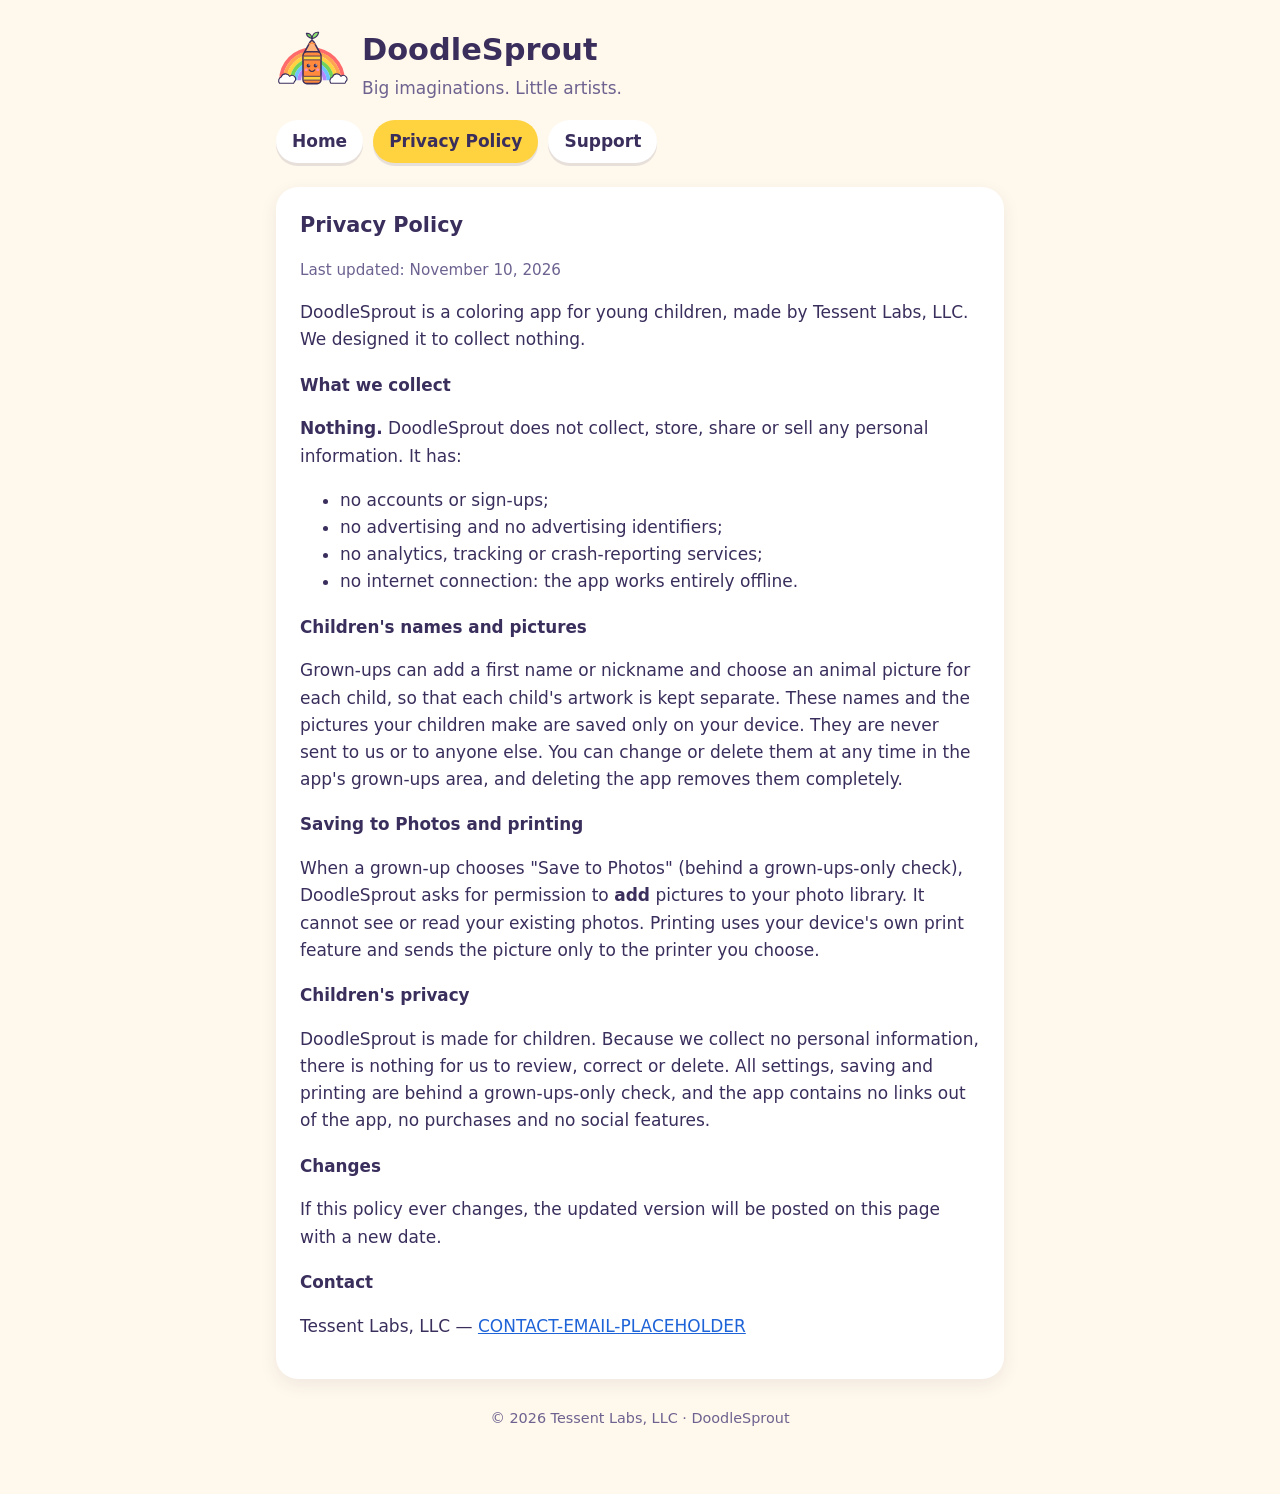
==== privacy.html @ 0a2ce53c "DoodleSprout website: privacy policy, support page, home Static pages for GitHub Pages (App Store pr" ====
<!doctype html>
<html lang="en">
<head>
<meta charset="utf-8">
<meta name="viewport" content="width=device-width, initial-scale=1">
<title>Privacy Policy – DoodleSprout</title>
<link rel="icon" href="icon.png">
<link rel="stylesheet" href="style.css">
</head>
<body>
<div class="wrap">
<header>
  <a href="./"><img src="mascot.svg" alt="DoodleSprout crayon mascot"></a>
  <div><h1><a href="./">DoodleSprout</a></h1><p>Big imaginations. Little artists.</p></div>
</header>
<nav>
  <a href="./">Home</a>
  <a href="privacy.html" aria-current="page">Privacy Policy</a>
  <a href="support.html">Support</a>
</nav>
<section class="card">
  <h2>Privacy Policy</h2>
  <p class="muted">Last updated: November 10, 2026</p>
  <p>DoodleSprout is a coloring app for young children, made by Tessent Labs, LLC. We designed it to collect nothing.</p>

  <h3>What we collect</h3>
  <p><strong>Nothing.</strong> DoodleSprout does not collect, store, share or sell any personal information. It has:</p>
  <ul>
    <li>no accounts or sign-ups;</li>
    <li>no advertising and no advertising identifiers;</li>
    <li>no analytics, tracking or crash-reporting services;</li>
    <li>no internet connection: the app works entirely offline.</li>
  </ul>

  <h3>Children's names and pictures</h3>
  <p>Grown-ups can add a first name or nickname and choose an animal picture for each child, so that each child's artwork is kept separate. These names and the pictures your children make are saved only on your device. They are never sent to us or to anyone else. You can change or delete them at any time in the app's grown-ups area, and deleting the app removes them completely.</p>

  <h3>Saving to Photos and printing</h3>
  <p>When a grown-up chooses "Save to Photos" (behind a grown-ups-only check), DoodleSprout asks for permission to <strong>add</strong> pictures to your photo library. It cannot see or read your existing photos. Printing uses your device's own print feature and sends the picture only to the printer you choose.</p>

  <h3>Children's privacy</h3>
  <p>DoodleSprout is made for children. Because we collect no personal information, there is nothing for us to review, correct or delete. All settings, saving and printing are behind a grown-ups-only check, and the app contains no links out of the app, no purchases and no social features.</p>

  <h3>Changes</h3>
  <p>If this policy ever changes, the updated version will be posted on this page with a new date.</p>

  <h3>Contact</h3>
  <p>Tessent Labs, LLC — <a href="mailto:CONTACT-EMAIL-PLACEHOLDER">CONTACT-EMAIL-PLACEHOLDER</a></p>
</section>
<footer>© 2026 Tessent Labs, LLC · DoodleSprout</footer>
</div>
</body>
</html>
---- style.css ----
:root {
  --cream: #fff8ec; --ink: #3a2e5c; --soft: #6d6290; --card: #ffffff;
  --sun: #ffd23f; --sky: #dff1ff; --pink: #ffe3f1;
}
* { box-sizing: border-box; }
body {
  margin: 0; background: var(--cream); color: var(--ink);
  font: 17px/1.6 "Fredoka", "Nunito", system-ui, -apple-system, "Segoe UI", sans-serif;
}
.wrap { max-width: 760px; margin: 0 auto; padding: 24px 16px 64px; }
header { display: flex; align-items: center; gap: 14px; margin-bottom: 8px; }
header img { width: 72px; height: 72px; }
header a { color: inherit; text-decoration: none; }
header h1 { margin: 0; font-size: 1.9rem; }
header p { margin: 0; color: var(--soft); }
nav { display: flex; gap: 10px; flex-wrap: wrap; margin: 16px 0 24px; }
nav a {
  background: var(--card); color: var(--ink); text-decoration: none; font-weight: 600;
  padding: 8px 16px; border-radius: 999px; box-shadow: 0 3px 0 rgba(58,46,92,.12);
}
nav a[aria-current="page"] { background: var(--sun); }
.card {
  background: var(--card); border-radius: 22px; padding: 22px 24px; margin-bottom: 18px;
  box-shadow: 0 6px 18px rgba(58,46,92,.08);
}
h2 { margin: 0 0 8px; font-size: 1.3rem; }
h3 { margin: 18px 0 4px; font-size: 1.05rem; }
.muted { color: var(--soft); font-size: .95rem; }
a { color: #1e63d8; }
.badges { display: flex; flex-wrap: wrap; gap: 8px; padding: 0; list-style: none; }
.badges li { background: var(--sky); border-radius: 999px; padding: 4px 12px; font-weight: 600; }
footer { margin-top: 28px; color: var(--soft); font-size: .9rem; text-align: center; }
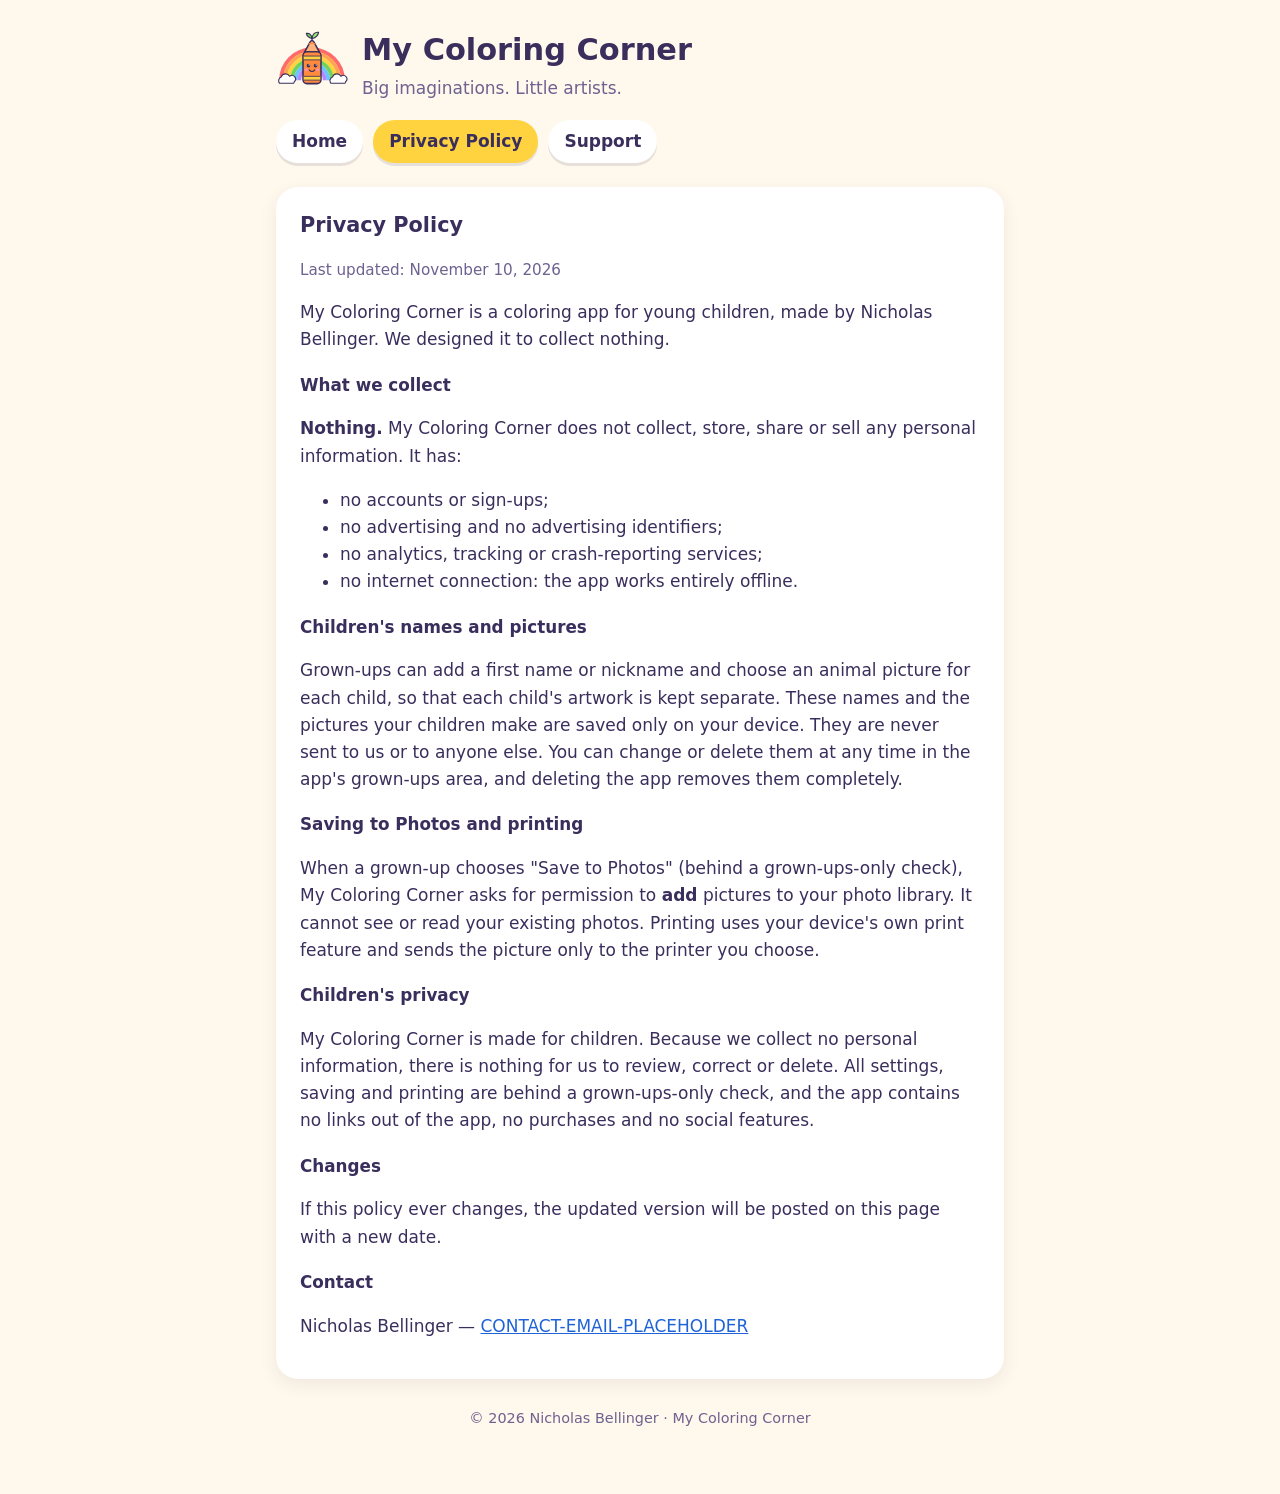
==== commit 8e0f8d71: "Rename to My Coloring Corner; developer is Nicholas Bellinger Co-Authored-By: Claude Opus 5.5 <norep" ====
--- a/privacy.html
+++ b/privacy.html
@@ -3,15 +3,15 @@
 <head>
 <meta charset="utf-8">
 <meta name="viewport" content="width=device-width, initial-scale=1">
-<title>Privacy Policy – DoodleSprout</title>
+<title>Privacy Policy – My Coloring Corner</title>
 <link rel="icon" href="icon.png">
 <link rel="stylesheet" href="style.css">
 </head>
 <body>
 <div class="wrap">
 <header>
-  <a href="./"><img src="mascot.svg" alt="DoodleSprout crayon mascot"></a>
-  <div><h1><a href="./">DoodleSprout</a></h1><p>Big imaginations. Little artists.</p></div>
+  <a href="./"><img src="mascot.svg" alt="My Coloring Corner crayon mascot"></a>
+  <div><h1><a href="./">My Coloring Corner</a></h1><p>Big imaginations. Little artists.</p></div>
 </header>
 <nav>
   <a href="./">Home</a>
@@ -21,10 +21,10 @@
 <section class="card">
   <h2>Privacy Policy</h2>
   <p class="muted">Last updated: November 10, 2026</p>
-  <p>DoodleSprout is a coloring app for young children, made by Tessent Labs, LLC. We designed it to collect nothing.</p>
+  <p>My Coloring Corner is a coloring app for young children, made by Nicholas Bellinger. We designed it to collect nothing.</p>
 
   <h3>What we collect</h3>
-  <p><strong>Nothing.</strong> DoodleSprout does not collect, store, share or sell any personal information. It has:</p>
+  <p><strong>Nothing.</strong> My Coloring Corner does not collect, store, share or sell any personal information. It has:</p>
   <ul>
     <li>no accounts or sign-ups;</li>
     <li>no advertising and no advertising identifiers;</li>
@@ -36,18 +36,18 @@
   <p>Grown-ups can add a first name or nickname and choose an animal picture for each child, so that each child's artwork is kept separate. These names and the pictures your children make are saved only on your device. They are never sent to us or to anyone else. You can change or delete them at any time in the app's grown-ups area, and deleting the app removes them completely.</p>
 
   <h3>Saving to Photos and printing</h3>
-  <p>When a grown-up chooses "Save to Photos" (behind a grown-ups-only check), DoodleSprout asks for permission to <strong>add</strong> pictures to your photo library. It cannot see or read your existing photos. Printing uses your device's own print feature and sends the picture only to the printer you choose.</p>
+  <p>When a grown-up chooses "Save to Photos" (behind a grown-ups-only check), My Coloring Corner asks for permission to <strong>add</strong> pictures to your photo library. It cannot see or read your existing photos. Printing uses your device's own print feature and sends the picture only to the printer you choose.</p>
 
   <h3>Children's privacy</h3>
-  <p>DoodleSprout is made for children. Because we collect no personal information, there is nothing for us to review, correct or delete. All settings, saving and printing are behind a grown-ups-only check, and the app contains no links out of the app, no purchases and no social features.</p>
+  <p>My Coloring Corner is made for children. Because we collect no personal information, there is nothing for us to review, correct or delete. All settings, saving and printing are behind a grown-ups-only check, and the app contains no links out of the app, no purchases and no social features.</p>
 
   <h3>Changes</h3>
   <p>If this policy ever changes, the updated version will be posted on this page with a new date.</p>
 
   <h3>Contact</h3>
-  <p>Tessent Labs, LLC — <a href="mailto:CONTACT-EMAIL-PLACEHOLDER">CONTACT-EMAIL-PLACEHOLDER</a></p>
+  <p>Nicholas Bellinger — <a href="mailto:CONTACT-EMAIL-PLACEHOLDER">CONTACT-EMAIL-PLACEHOLDER</a></p>
 </section>
-<footer>© 2026 Tessent Labs, LLC · DoodleSprout</footer>
+<footer>© 2026 Nicholas Bellinger · My Coloring Corner</footer>
 </div>
 </body>
 </html>
